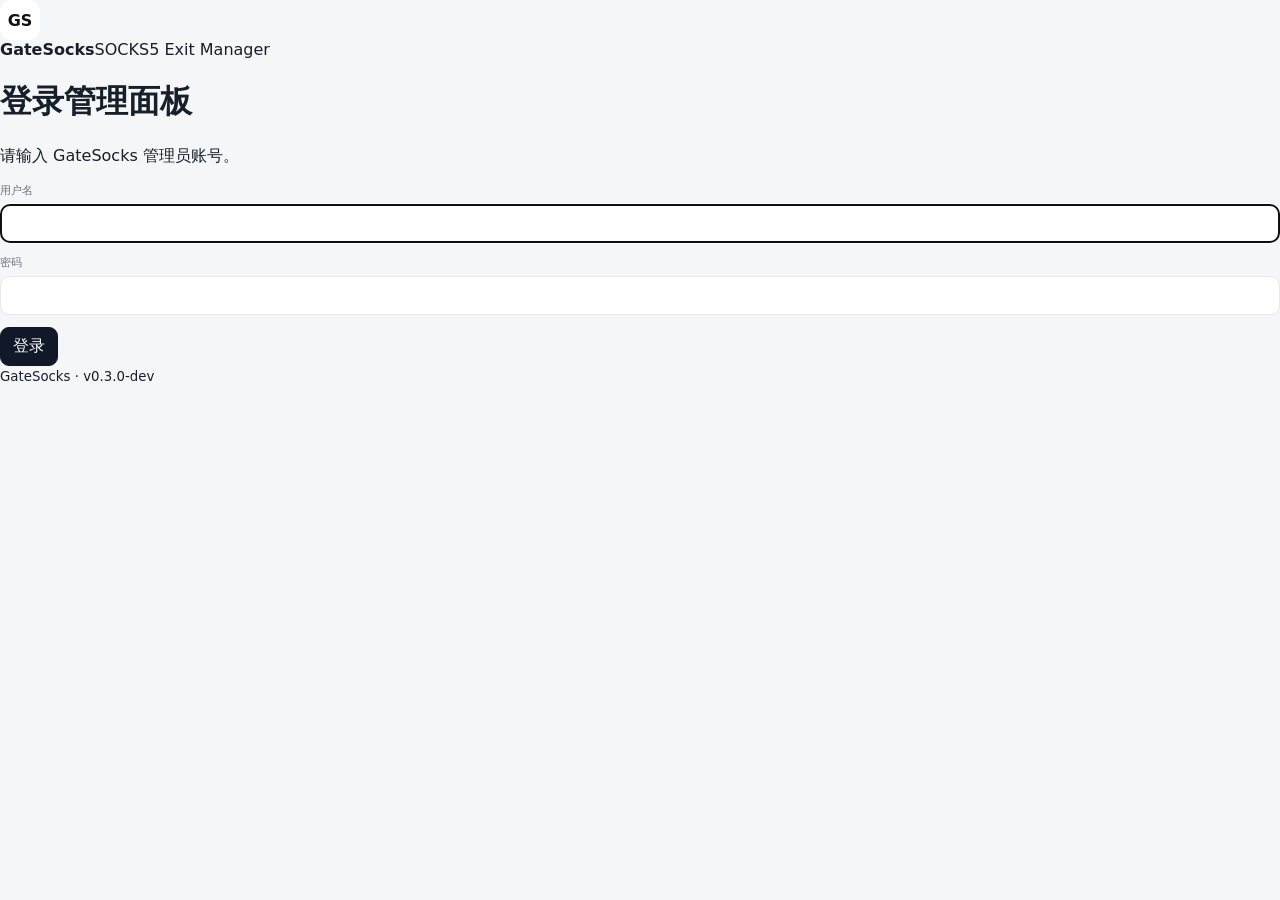
==== static/login.html @ cec3deaf "feat: add GateSocks login page" ====
<!doctype html>
<html lang="zh-CN">
<head>
  <meta charset="utf-8">
  <meta name="viewport" content="width=device-width,initial-scale=1">
  <title>登录 · GateSocks</title>
  <link rel="stylesheet" href="/static/app.css">
</head>
<body class="auth-body">
  <main class="auth-card">
    <div class="auth-brand"><div class="brand-mark">GS</div><div><strong>GateSocks</strong><span>SOCKS5 Exit Manager</span></div></div>
    <h1>登录管理面板</h1>
    <p>请输入 GateSocks 管理员账号。</p>
    <form id="loginForm">
      <label class="field"><span>用户名</span><input id="username" autocomplete="username" required autofocus></label>
      <label class="field"><span>密码</span><input id="password" type="password" autocomplete="current-password" required></label>
      <div class="auth-error" id="loginError"></div>
      <button class="btn primary auth-submit" type="submit">登录</button>
    </form>
    <small class="auth-foot">GateSocks · v0.3.0-dev</small>
  </main>
<script>
const form=document.getElementById("loginForm");
const error=document.getElementById("loginError");
(async()=>{try{const r=await fetch("/api/me",{cache:"no-store"});const m=await r.json();if(m.authenticated)location.replace("/");if(!m.configured)error.textContent="服务端尚未配置管理员密码与 Session Secret。";}catch(e){}})();
form.addEventListener("submit",async e=>{
  e.preventDefault(); error.textContent="";
  const button=form.querySelector("button"); button.disabled=true; button.textContent="登录中…";
  try{
    const r=await fetch("/api/login",{method:"POST",headers:{"Content-Type":"application/json"},body:JSON.stringify({username:document.getElementById("username").value,password:document.getElementById("password").value})});
    const data=await r.json();
    if(!r.ok) throw new Error(data.detail||"登录失败");
    location.replace("/");
  }catch(err){error.textContent=err.message;}finally{button.disabled=false;button.textContent="登录";}
});
</script>
</body>
</html>
---- static/app.css ----
:root{--bg:#f4f6f8;--panel:#fff;--line:#e5e7eb;--text:#17202a;--muted:#6b7280;--accent:#111827;--soft:#f9fafb;--ok:#15803d;--warn:#a16207;--shadow:0 10px 30px rgba(15,23,42,.05)}
*{box-sizing:border-box}body{margin:0;font-family:Inter,ui-sans-serif,system-ui,-apple-system,BlinkMacSystemFont,"Segoe UI",sans-serif;background:var(--bg);color:var(--text)}
button,input,select{font:inherit}.app-shell{min-height:100vh;display:grid;grid-template-columns:240px minmax(0,1fr)}
.sidebar{position:sticky;top:0;height:100vh;background:#0f1720;color:#fff;padding:22px 16px;display:flex;flex-direction:column;z-index:10}
.brand{display:flex;align-items:center;gap:12px;padding:0 8px 24px}.brand-mark{width:40px;height:40px;border-radius:12px;display:grid;place-items:center;background:#fff;color:#111;font-weight:800}.brand strong{display:block;font-size:18px}.brand span{display:block;color:#93a4b8;font-size:11px;margin-top:2px}
nav{display:grid;gap:6px}.nav-item{border:0;background:transparent;color:#aeb9c7;text-align:left;padding:11px 12px;border-radius:10px;cursor:pointer}.nav-item:hover,.nav-item.active{background:#1f2a37;color:#fff}.sidebar-foot{margin-top:auto;color:#93a4b8;font-size:12px;padding:14px 10px 2px;display:flex;align-items:center;gap:6px;flex-wrap:wrap}.status-dot{width:7px;height:7px;border-radius:50%;background:#22c55e}
.main{min-width:0;padding:26px}.topbar{display:flex;align-items:center;gap:14px;margin-bottom:22px}.topbar h1{margin:0;font-size:24px}.topbar p{margin:4px 0 0;color:var(--muted);font-size:13px}.top-actions{margin-left:auto;display:flex;align-items:center;gap:8px}.menu-btn{display:none;border:0;background:var(--panel);border-radius:9px;padding:8px 10px}.badge,.pill{display:inline-flex;align-items:center;border-radius:999px;padding:6px 10px;background:#eef2f7;color:#475569;font-size:12px}.pill.ok{background:#ecfdf3;color:var(--ok)}
.btn{border:1px solid var(--line);background:#fff;color:var(--text);border-radius:9px;padding:8px 12px;cursor:pointer}.btn.primary{background:#111827;color:#fff;border-color:#111827}.btn.ghost{background:#fff}.btn:disabled{opacity:.45;cursor:not-allowed}
.page{display:none}.page.active{display:block}.stats-grid{display:grid;grid-template-columns:repeat(4,minmax(0,1fr));gap:14px;margin-bottom:14px}.stat,.panel{background:var(--panel);border:1px solid var(--line);border-radius:14px;box-shadow:var(--shadow)}.stat{padding:18px}.stat span{display:block;color:var(--muted);font-size:12px}.stat strong{display:block;font-size:29px;margin:8px 0}.stat small{color:#94a3b8}
.grid-2{display:grid;grid-template-columns:1fr 1fr;gap:14px;margin-bottom:14px}.panel{padding:18px;margin-bottom:14px}.panel-head{display:flex;align-items:flex-start;justify-content:space-between;gap:12px;margin-bottom:16px}.panel h2{font-size:16px;margin:0}.panel p{color:var(--muted);font-size:12px;margin:5px 0 0}.kv-grid{display:grid;grid-template-columns:repeat(2,minmax(0,1fr));gap:10px}.kv{background:var(--soft);border:1px solid #edf0f3;border-radius:10px;padding:11px}.kv span{display:block;color:var(--muted);font-size:11px}.kv strong{display:block;font-size:13px;margin-top:5px;overflow-wrap:anywhere}
.port-plan{display:grid;gap:9px}.port-plan div{display:flex;justify-content:space-between;gap:12px;background:var(--soft);padding:11px;border-radius:10px}.port-plan span{color:var(--muted);font-size:12px}.empty{border:1px dashed #d8dee7;background:#fafbfc;color:#8792a2;border-radius:12px;padding:28px;text-align:center;font-size:13px}.empty.compact{padding:18px;border:0;background:transparent}
.filters{display:grid;grid-template-columns:160px 160px minmax(220px,1fr);gap:10px;margin-bottom:14px}.filters input,.filters select,.field input{width:100%;border:1px solid var(--line);border-radius:9px;background:#fff;padding:9px 11px}.table-wrap{overflow:auto}table{width:100%;border-collapse:collapse;min-width:980px}th,td{padding:10px;border-bottom:1px solid #edf0f3;text-align:left;font-size:12px}th{color:#64748b;background:#fafbfc}.row-actions{display:flex;gap:8px}
.cards{display:grid;gap:12px}.proxy-card{border:1px solid var(--line);border-radius:12px;padding:15px;background:#fff}.proxy-head{display:flex;justify-content:space-between;align-items:center;margin-bottom:13px}.proxy-head strong{display:block}.proxy-head span{color:var(--muted);font-size:11px}.mini-grid{display:grid;grid-template-columns:repeat(3,1fr);gap:8px;margin-bottom:12px}.mini-grid div{background:var(--soft);padding:10px;border-radius:9px}.mini-grid span{display:block;color:var(--muted);font-size:10px}.mini-grid strong{font-size:12px}.access-grid{display:grid;grid-template-columns:1fr 1fr;gap:12px}.access-box{border:1px solid var(--line);border-radius:10px;padding:12px}.access-box h3{font-size:13px;margin:0 0 10px}.copy-row{display:grid;grid-template-columns:65px minmax(0,1fr) auto;align-items:center;gap:8px;padding:7px 0;border-top:1px solid #f0f2f4}.copy-row:first-of-type{border-top:0}.copy-row span{font-size:11px;color:var(--muted)}.copy-row code{overflow:hidden;text-overflow:ellipsis;font-size:11px}.copy-row button{border:1px solid var(--line);background:#fff;border-radius:7px;padding:5px 7px;font-size:10px}.logbox{background:#0d1117;color:#c9d1d9;border-radius:10px;padding:14px;min-height:280px;white-space:pre-wrap;font:12px/1.7 ui-monospace,SFMono-Regular,Menlo,monospace}.field{display:block;margin:12px 0}.field span{display:block;color:var(--muted);font-size:11px;margin-bottom:6px}.notice{border-left:4px solid #111827}.notice strong{font-size:13px}
@media(max-width:1050px){.stats-grid{grid-template-columns:repeat(2,1fr)}.grid-2{grid-template-columns:1fr}.access-grid{grid-template-columns:1fr}}
@media(max-width:760px){.app-shell{display:block}.sidebar{position:fixed;left:-260px;width:240px;transition:.2s}.sidebar.open{left:0}.main{padding:16px}.menu-btn{display:block}.topbar{align-items:flex-start}.topbar h1{font-size:20px}.topbar p{max-width:240px}.top-actions{margin-left:auto}.stats-grid{grid-template-columns:1fr 1fr}.filters{grid-template-columns:1fr}.kv-grid,.mini-grid{grid-template-columns:1fr}.panel{padding:14px}.stat{padding:14px}.port-plan div{display:block}.port-plan span{display:block;margin-top:4px}.badge{display:none}}
@media(max-width:460px){.stats-grid{grid-template-columns:1fr}.topbar p{max-width:180px}.btn{padding:7px 9px}.row-actions{flex-wrap:wrap}.access-box{padding:10px}}
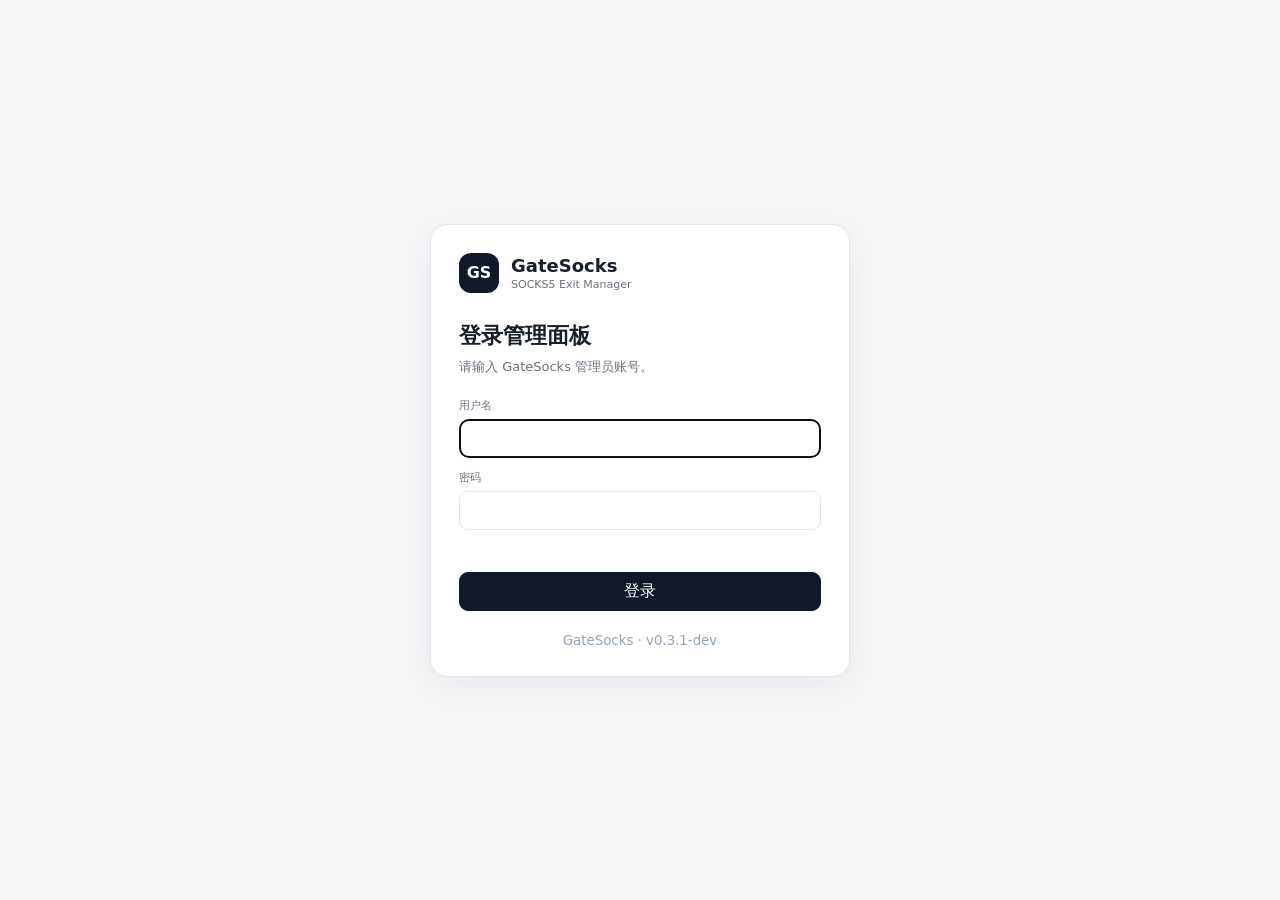
==== commit 4942d883: "fix: repair frontend navigation and add GateSocks favicon" ====
--- a/static/login.html
+++ b/static/login.html
@@ -4,6 +4,8 @@
   <meta charset="utf-8">
   <meta name="viewport" content="width=device-width,initial-scale=1">
   <title>登录 · GateSocks</title>
+  <link rel="icon" href="/favicon.ico" sizes="any">
+  <link rel="icon" type="image/svg+xml" href="/static/favicon.svg">
   <link rel="stylesheet" href="/static/app.css">
 </head>
 <body class="auth-body">
@@ -17,7 +19,7 @@
       <div class="auth-error" id="loginError"></div>
       <button class="btn primary auth-submit" type="submit">登录</button>
     </form>
-    <small class="auth-foot">GateSocks · v0.3.0-dev</small>
+    <small class="auth-foot">GateSocks · v0.3.1-dev</small>
   </main>
 <script>
 const form=document.getElementById("loginForm");
--- a/static/app.css
+++ b/static/app.css
@@ -14,3 +14,9 @@
 @media(max-width:1050px){.stats-grid{grid-template-columns:repeat(2,1fr)}.grid-2{grid-template-columns:1fr}.access-grid{grid-template-columns:1fr}}
 @media(max-width:760px){.app-shell{display:block}.sidebar{position:fixed;left:-260px;width:240px;transition:.2s}.sidebar.open{left:0}.main{padding:16px}.menu-btn{display:block}.topbar{align-items:flex-start}.topbar h1{font-size:20px}.topbar p{max-width:240px}.top-actions{margin-left:auto}.stats-grid{grid-template-columns:1fr 1fr}.filters{grid-template-columns:1fr}.kv-grid,.mini-grid{grid-template-columns:1fr}.panel{padding:14px}.stat{padding:14px}.port-plan div{display:block}.port-plan span{display:block;margin-top:4px}.badge{display:none}}
 @media(max-width:460px){.stats-grid{grid-template-columns:1fr}.topbar p{max-width:180px}.btn{padding:7px 9px}.row-actions{flex-wrap:wrap}.access-box{padding:10px}}
+
+.user-chip{display:inline-flex;align-items:center;border:1px solid var(--line);border-radius:999px;padding:6px 10px;background:#fff;color:#475569;font-size:12px}
+.auth-body{min-height:100vh;display:grid;place-items:center;padding:20px;background:var(--bg)}
+.auth-card{width:min(420px,100%);background:var(--panel);border:1px solid var(--line);border-radius:18px;box-shadow:var(--shadow);padding:28px}
+.auth-brand{display:flex;align-items:center;gap:12px;margin-bottom:28px}.auth-brand .brand-mark{background:#111827;color:#fff}.auth-brand strong{display:block;font-size:18px}.auth-brand span{display:block;color:var(--muted);font-size:11px;margin-top:2px}
+.auth-card h1{font-size:22px;margin:0}.auth-card>p{color:var(--muted);font-size:13px;margin:7px 0 22px}.auth-card .field input{background:#fff}.auth-submit{width:100%;margin-top:6px}.auth-error{min-height:20px;color:#b91c1c;font-size:12px;margin:4px 0}.auth-foot{display:block;text-align:center;color:#94a3b8;margin-top:22px}
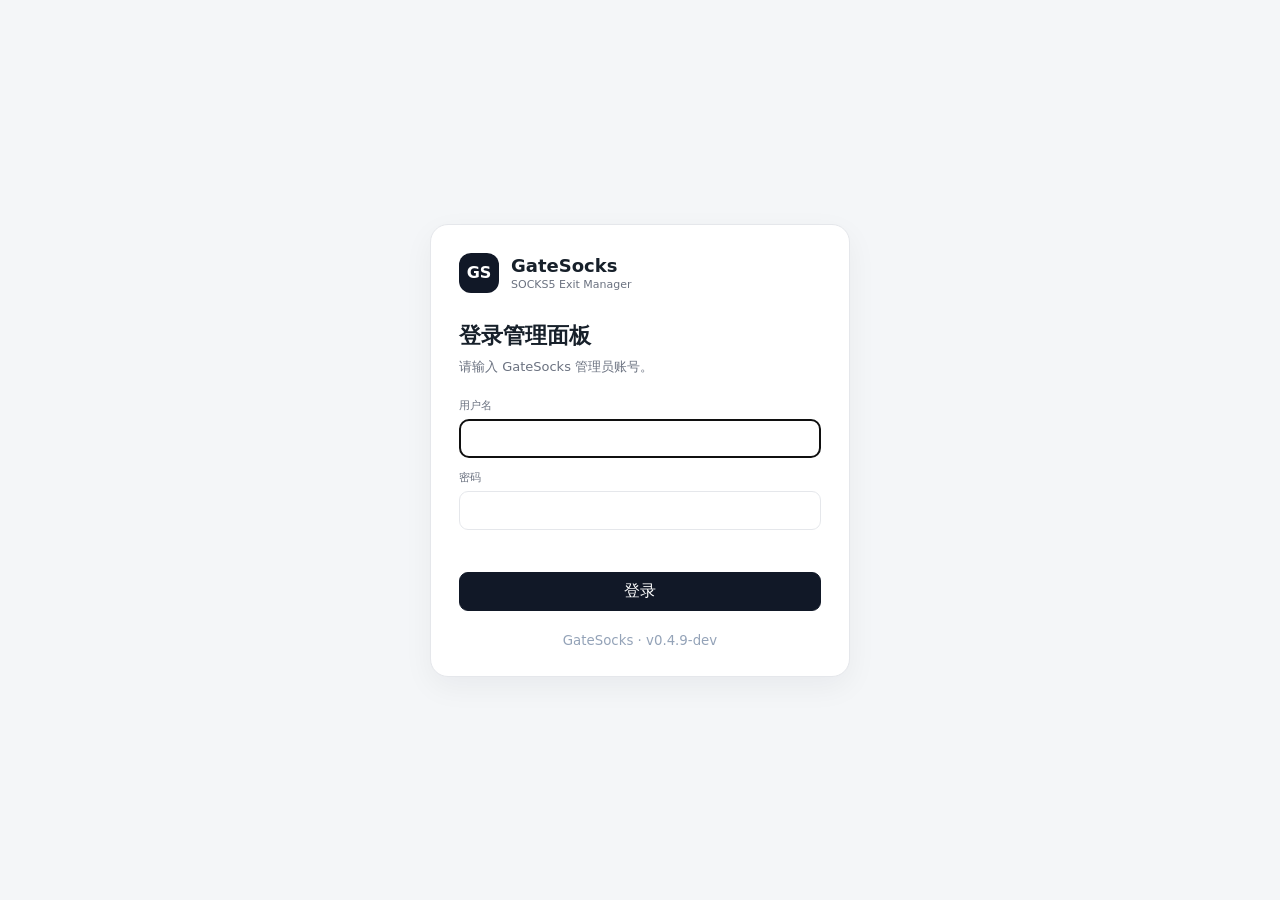
==== commit 83bdd704: "fix: provide controlled VPN Gate auth for OpenVPN" ====
--- a/static/login.html
+++ b/static/login.html
@@ -19,7 +19,7 @@
       <div class="auth-error" id="loginError"></div>
       <button class="btn primary auth-submit" type="submit">登录</button>
     </form>
-    <small class="auth-foot">GateSocks · v0.3.1-dev</small>
+    <small class="auth-foot">GateSocks · v0.4.9-dev</small>
   </main>
 <script>
 const form=document.getElementById("loginForm");
--- a/static/app.css
+++ b/static/app.css
@@ -10,7 +10,7 @@
 .grid-2{display:grid;grid-template-columns:1fr 1fr;gap:14px;margin-bottom:14px}.panel{padding:18px;margin-bottom:14px}.panel-head{display:flex;align-items:flex-start;justify-content:space-between;gap:12px;margin-bottom:16px}.panel h2{font-size:16px;margin:0}.panel p{color:var(--muted);font-size:12px;margin:5px 0 0}.kv-grid{display:grid;grid-template-columns:repeat(2,minmax(0,1fr));gap:10px}.kv{background:var(--soft);border:1px solid #edf0f3;border-radius:10px;padding:11px}.kv span{display:block;color:var(--muted);font-size:11px}.kv strong{display:block;font-size:13px;margin-top:5px;overflow-wrap:anywhere}
 .port-plan{display:grid;gap:9px}.port-plan div{display:flex;justify-content:space-between;gap:12px;background:var(--soft);padding:11px;border-radius:10px}.port-plan span{color:var(--muted);font-size:12px}.empty{border:1px dashed #d8dee7;background:#fafbfc;color:#8792a2;border-radius:12px;padding:28px;text-align:center;font-size:13px}.empty.compact{padding:18px;border:0;background:transparent}
 .filters{display:grid;grid-template-columns:160px 160px minmax(220px,1fr);gap:10px;margin-bottom:14px}.filters input,.filters select,.field input{width:100%;border:1px solid var(--line);border-radius:9px;background:#fff;padding:9px 11px}.table-wrap{overflow:auto}table{width:100%;border-collapse:collapse;min-width:980px}th,td{padding:10px;border-bottom:1px solid #edf0f3;text-align:left;font-size:12px}th{color:#64748b;background:#fafbfc}.row-actions{display:flex;gap:8px}
-.cards{display:grid;gap:12px}.proxy-card{border:1px solid var(--line);border-radius:12px;padding:15px;background:#fff}.proxy-head{display:flex;justify-content:space-between;align-items:center;margin-bottom:13px}.proxy-head strong{display:block}.proxy-head span{color:var(--muted);font-size:11px}.mini-grid{display:grid;grid-template-columns:repeat(3,1fr);gap:8px;margin-bottom:12px}.mini-grid div{background:var(--soft);padding:10px;border-radius:9px}.mini-grid span{display:block;color:var(--muted);font-size:10px}.mini-grid strong{font-size:12px}.access-grid{display:grid;grid-template-columns:1fr 1fr;gap:12px}.access-box{border:1px solid var(--line);border-radius:10px;padding:12px}.access-box h3{font-size:13px;margin:0 0 10px}.copy-row{display:grid;grid-template-columns:65px minmax(0,1fr) auto;align-items:center;gap:8px;padding:7px 0;border-top:1px solid #f0f2f4}.copy-row:first-of-type{border-top:0}.copy-row span{font-size:11px;color:var(--muted)}.copy-row code{overflow:hidden;text-overflow:ellipsis;font-size:11px}.copy-row button{border:1px solid var(--line);background:#fff;border-radius:7px;padding:5px 7px;font-size:10px}.logbox{background:#0d1117;color:#c9d1d9;border-radius:10px;padding:14px;min-height:280px;white-space:pre-wrap;font:12px/1.7 ui-monospace,SFMono-Regular,Menlo,monospace}.field{display:block;margin:12px 0}.field span{display:block;color:var(--muted);font-size:11px;margin-bottom:6px}.notice{border-left:4px solid #111827}.notice strong{font-size:13px}
+.cards{display:grid;gap:12px}.proxy-card{border:1px solid var(--line);border-radius:12px;padding:15px;background:#fff}.proxy-head{display:flex;justify-content:space-between;align-items:center;margin-bottom:13px}.proxy-head strong{display:block}.proxy-head span{color:var(--muted);font-size:11px}.mini-grid{display:grid;grid-template-columns:repeat(3,1fr);gap:8px;margin-bottom:12px}.mini-grid div{background:var(--soft);padding:10px;border-radius:9px}.mini-grid span{display:block;color:var(--muted);font-size:10px}.mini-grid strong{font-size:12px}.access-grid{display:grid;grid-template-columns:1fr 1fr;gap:12px}.access-box{border:1px solid var(--line);border-radius:10px;padding:12px}.access-box h3{font-size:13px;margin:0 0 10px}.copy-row{display:grid;grid-template-columns:65px minmax(0,1fr) 54px;align-items:center;gap:8px;padding:7px 0;border-top:1px solid #f0f2f4}.copy-row:first-of-type{border-top:0}.copy-row span{font-size:11px;color:var(--muted)}.copy-row code{overflow:hidden;text-overflow:ellipsis;font-size:11px}.copy-row button{width:54px;height:30px;border:1px solid var(--line);background:#fff;border-radius:7px;padding:5px 6px;font-size:10px}.copy-row.qr-ready{grid-template-columns:65px minmax(0,1fr) 54px 54px}.access-note{font-size:10px!important;color:var(--muted);margin:0 0 8px!important;line-height:1.5}.logbox{background:#0d1117;color:#c9d1d9;border-radius:10px;padding:14px;min-height:280px;white-space:pre-wrap;font:12px/1.7 ui-monospace,SFMono-Regular,Menlo,monospace}.field{display:block;margin:12px 0}.field span{display:block;color:var(--muted);font-size:11px;margin-bottom:6px}.notice{border-left:4px solid #111827}.notice strong{font-size:13px}
 @media(max-width:1050px){.stats-grid{grid-template-columns:repeat(2,1fr)}.grid-2{grid-template-columns:1fr}.access-grid{grid-template-columns:1fr}}
 @media(max-width:760px){.app-shell{display:block}.sidebar{position:fixed;left:-260px;width:240px;transition:.2s}.sidebar.open{left:0}.main{padding:16px}.menu-btn{display:block}.topbar{align-items:flex-start}.topbar h1{font-size:20px}.topbar p{max-width:240px}.top-actions{margin-left:auto}.stats-grid{grid-template-columns:1fr 1fr}.filters{grid-template-columns:1fr}.kv-grid,.mini-grid{grid-template-columns:1fr}.panel{padding:14px}.stat{padding:14px}.port-plan div{display:block}.port-plan span{display:block;margin-top:4px}.badge{display:none}}
 @media(max-width:460px){.stats-grid{grid-template-columns:1fr}.topbar p{max-width:180px}.btn{padding:7px 9px}.row-actions{flex-wrap:wrap}.access-box{padding:10px}}
@@ -20,3 +20,19 @@
 .auth-card{width:min(420px,100%);background:var(--panel);border:1px solid var(--line);border-radius:18px;box-shadow:var(--shadow);padding:28px}
 .auth-brand{display:flex;align-items:center;gap:12px;margin-bottom:28px}.auth-brand .brand-mark{background:#111827;color:#fff}.auth-brand strong{display:block;font-size:18px}.auth-brand span{display:block;color:var(--muted);font-size:11px;margin-top:2px}
 .auth-card h1{font-size:22px;margin:0}.auth-card>p{color:var(--muted);font-size:13px;margin:7px 0 22px}.auth-card .field input{background:#fff}.auth-submit{width:100%;margin-top:6px}.auth-error{min-height:20px;color:#b91c1c;font-size:12px;margin:4px 0}.auth-foot{display:block;text-align:center;color:#94a3b8;margin-top:22px}
+
+.node-meta{margin:-4px 0 14px;color:var(--muted);font-size:11px}.form-grid{display:grid;grid-template-columns:repeat(2,minmax(0,1fr));gap:0 14px}.form-actions{display:flex;align-items:center;gap:12px;flex-wrap:wrap;margin-top:4px}.form-message{font-size:12px;color:var(--muted)}.form-message.ok{color:var(--ok)}.form-message.error{color:#b91c1c}@media(max-width:760px){.form-grid{grid-template-columns:1fr}.top-actions{flex-wrap:wrap;justify-content:flex-end}}
+
+#testsList .mini-grid{grid-template-columns:repeat(3,minmax(0,1fr));margin-bottom:0}#testJobMeta{min-height:16px}@media(max-width:760px){#testsList .mini-grid{grid-template-columns:1fr 1fr}}@media(max-width:460px){#testsList .mini-grid{grid-template-columns:1fr}}
+
+.selected-row td{background:#f0fdf4}.selected-summary{display:grid;grid-template-columns:minmax(0,1fr) auto;gap:6px 12px;align-items:center;border:1px solid #bbf7d0;background:#f0fdf4;border-radius:12px;padding:14px}.selected-summary strong{font-size:14px}.selected-summary span{font-size:12px;color:var(--muted)}.selected-summary .btn{grid-row:1/3;grid-column:2}.source-grid{display:grid;grid-template-columns:repeat(2,minmax(0,1fr));gap:10px}.source-card{border:1px solid var(--line);background:var(--soft);border-radius:10px;padding:12px}.source-card strong{display:block;font-size:12px}.source-card p,.source-card small{display:block;font-size:11px;color:var(--muted);margin:6px 0}.source-card a{font-size:11px}.source-card ul{margin:8px 0 0;padding-left:18px;color:var(--muted);font-size:11px;line-height:1.6}.evidence{margin-top:12px;border-top:1px solid var(--line);padding-top:10px}.evidence summary{cursor:pointer;font-size:11px;font-weight:600}.evidence p{font-size:11px;margin:5px 0;color:var(--muted)}
+@media(max-width:760px){.source-grid{grid-template-columns:1fr}.selected-summary{grid-template-columns:1fr}.selected-summary .btn{grid-row:auto;grid-column:auto;justify-self:start}}
+
+.test-check-col{width:54px;text-align:center!important;white-space:nowrap}.test-checkbox{width:16px;height:16px;cursor:pointer;accent-color:#111827}.source-value{white-space:nowrap}.measured-value{white-space:nowrap;font-weight:600}.row-actions{flex-wrap:wrap}.node-select-legend{display:flex;gap:10px;flex-wrap:wrap;font-size:11px;color:var(--muted)}.node-select-legend strong{color:var(--text)}
+
+.ip-select-btn{border:0;background:transparent;padding:0;color:#0f172a;font:inherit;cursor:pointer;text-align:left;text-decoration:underline;text-decoration-style:dotted;text-underline-offset:3px}.ip-select-btn:hover,.ip-select-btn.selected{font-weight:700;text-decoration-style:solid}.ip-selected-badge{display:inline-flex;margin-left:7px;border-radius:999px;padding:2px 6px;background:#dcfce7;color:#166534;font-size:10px;vertical-align:middle}
+.qr-modal[hidden]{display:none}.qr-modal{position:fixed;inset:0;z-index:1000;background:rgba(15,23,42,.48);display:grid;place-items:center;padding:18px}.qr-dialog{width:min(430px,100%);background:#fff;border-radius:16px;padding:18px;box-shadow:0 20px 60px rgba(15,23,42,.25)}.qr-head{display:flex;align-items:flex-start;justify-content:space-between;gap:12px;margin-bottom:14px}.qr-head strong{display:block;font-size:16px}.qr-head span{display:block;color:var(--muted);font-size:11px;margin-top:3px}.qr-image-wrap{display:grid;place-items:center;background:#fff;border:1px solid var(--line);border-radius:12px;padding:14px}.qr-image-wrap img{width:min(280px,80vw);height:auto;display:block}.qr-text{display:block;margin-top:12px;background:var(--soft);border:1px solid var(--line);border-radius:9px;padding:10px;font-size:10px;line-height:1.5;overflow-wrap:anywhere;white-space:pre-wrap}
+@media(max-width:520px){.copy-row.qr-ready{grid-template-columns:58px minmax(0,1fr) 50px 50px}.copy-row button{width:50px}.qr-dialog{padding:14px}}
+
+.selected-summary{grid-template-columns:minmax(0,1fr) auto}.selected-content{display:grid;gap:5px}.selected-actions{display:flex;gap:8px;align-items:center;flex-wrap:wrap;justify-content:flex-end}.selected-summary .selected-actions .btn{grid-row:auto;grid-column:auto}.instance-actions{display:flex;gap:8px;flex-wrap:wrap;margin-top:12px;padding-top:12px;border-top:1px solid var(--line)}.btn.danger{border-color:#fecaca;background:#fff;color:#b91c1c}.btn.danger:hover{background:#fef2f2}.pill.error{background:#fee2e2;color:#991b1b}.pill.warn{background:#fef3c7;color:#92400e}.instance-error{margin:10px 0 0;padding:9px 10px;border-radius:8px;background:#fef2f2;color:#991b1b;font-size:11px;line-height:1.55;overflow-wrap:anywhere}
+@media(max-width:760px){.selected-summary{grid-template-columns:1fr}.selected-actions{justify-content:flex-start}}
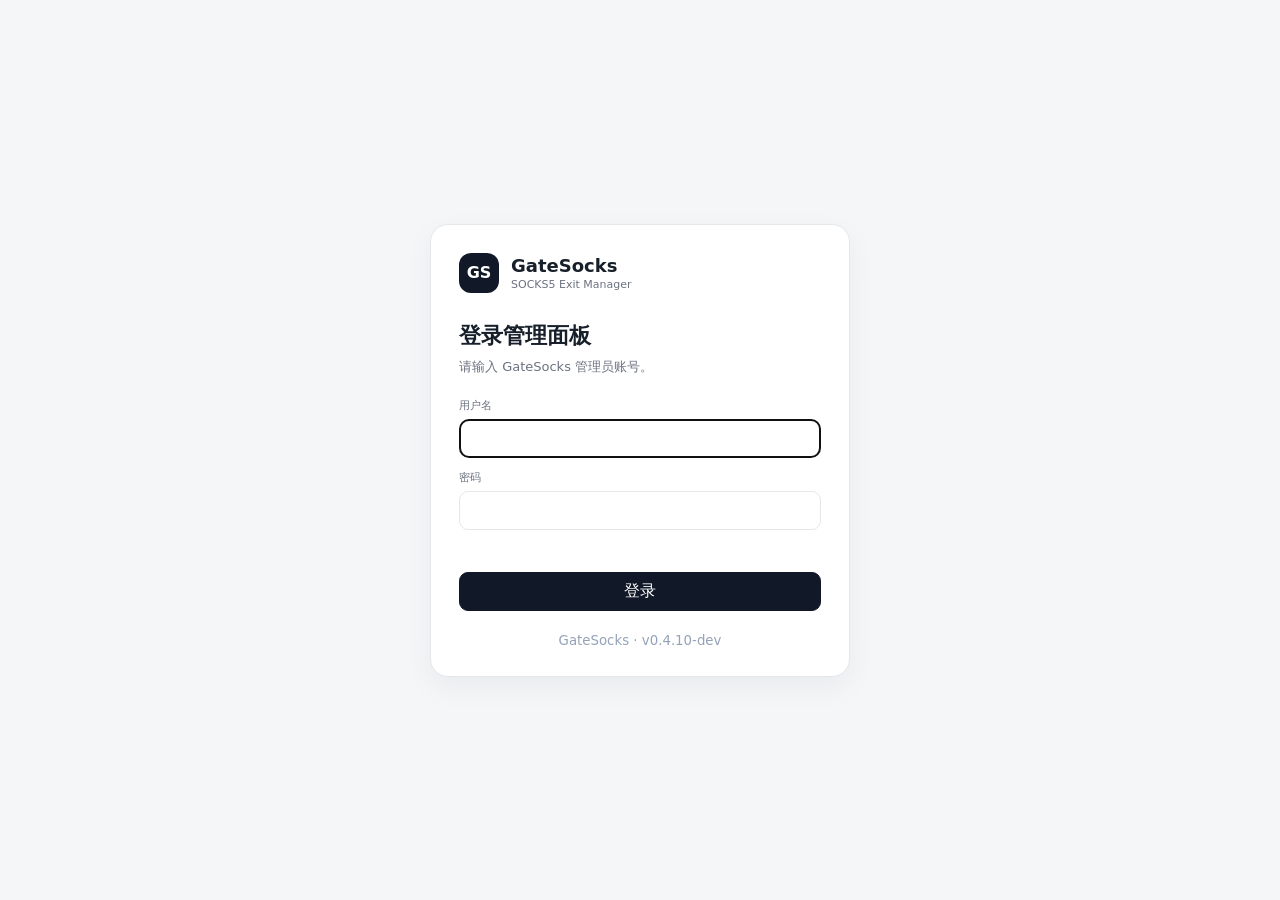
==== commit 1b230d89: "fix: make VPN Gate auth conditional on source profile" ====
--- a/static/login.html
+++ b/static/login.html
@@ -19,7 +19,7 @@
       <div class="auth-error" id="loginError"></div>
       <button class="btn primary auth-submit" type="submit">登录</button>
     </form>
-    <small class="auth-foot">GateSocks · v0.4.9-dev</small>
+    <small class="auth-foot">GateSocks · v0.4.10-dev</small>
   </main>
 <script>
 const form=document.getElementById("loginForm");
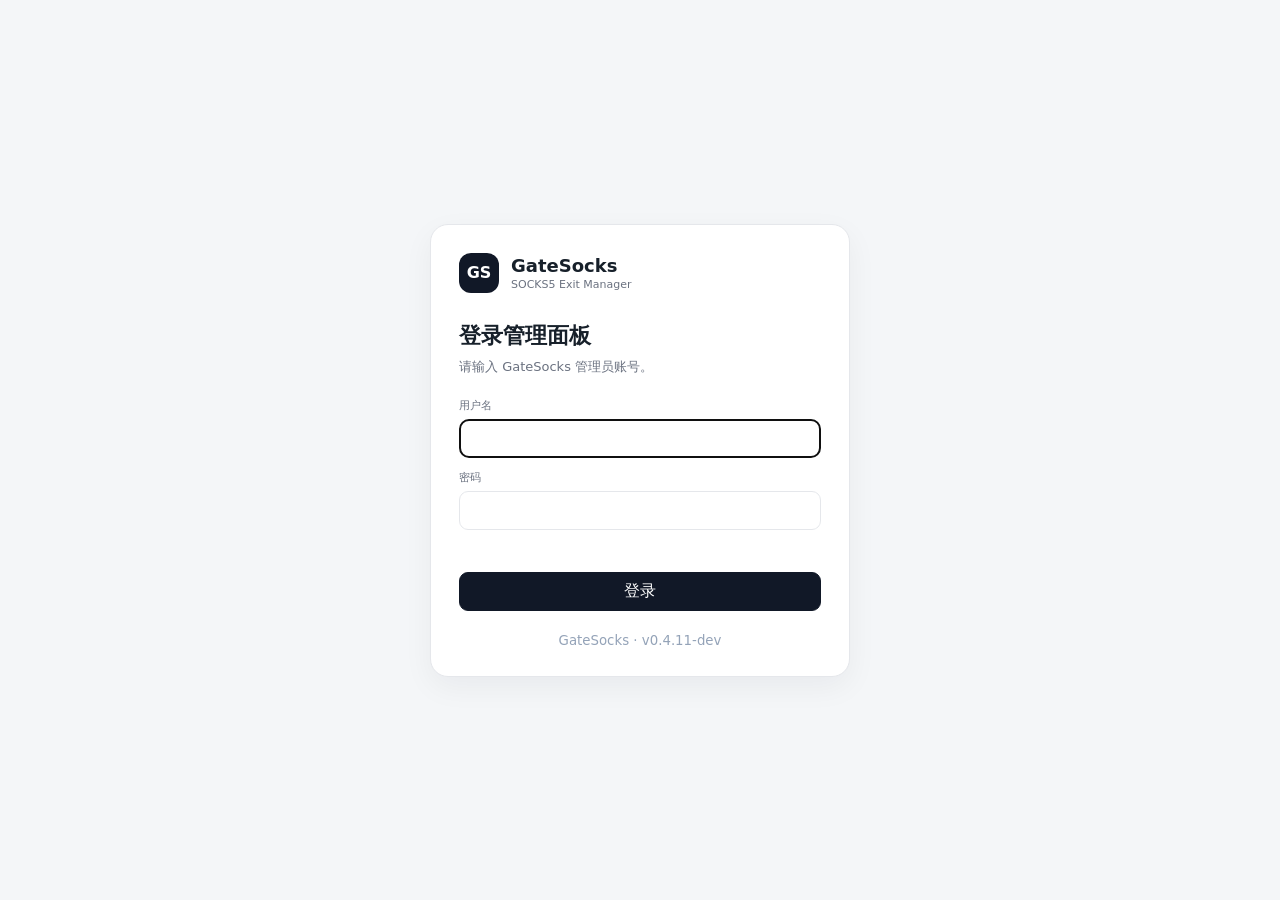
==== commit d117f25e: "refactor: adopt proven VPN Gate tunnel and SOCKS binding model" ====
--- a/static/login.html
+++ b/static/login.html
@@ -19,7 +19,7 @@
       <div class="auth-error" id="loginError"></div>
       <button class="btn primary auth-submit" type="submit">登录</button>
     </form>
-    <small class="auth-foot">GateSocks · v0.4.10-dev</small>
+    <small class="auth-foot">GateSocks · v0.4.11-dev</small>
   </main>
 <script>
 const form=document.getElementById("loginForm");
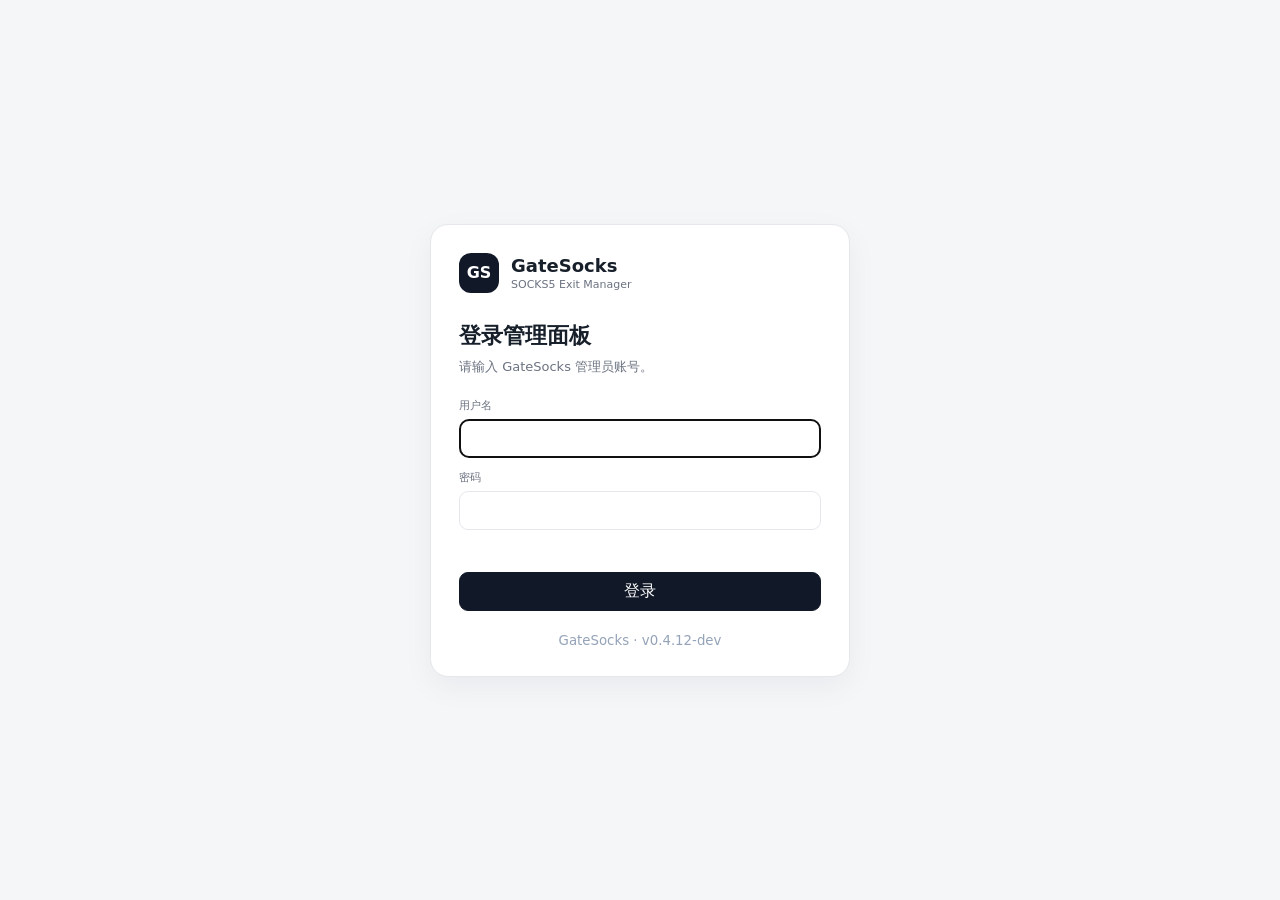
==== commit c76b4398: "fix: harden SOCKS5 child startup and surface crash logs" ====
--- a/static/login.html
+++ b/static/login.html
@@ -19,7 +19,7 @@
       <div class="auth-error" id="loginError"></div>
       <button class="btn primary auth-submit" type="submit">登录</button>
     </form>
-    <small class="auth-foot">GateSocks · v0.4.11-dev</small>
+    <small class="auth-foot">GateSocks · v0.4.12-dev</small>
   </main>
 <script>
 const form=document.getElementById("loginForm");
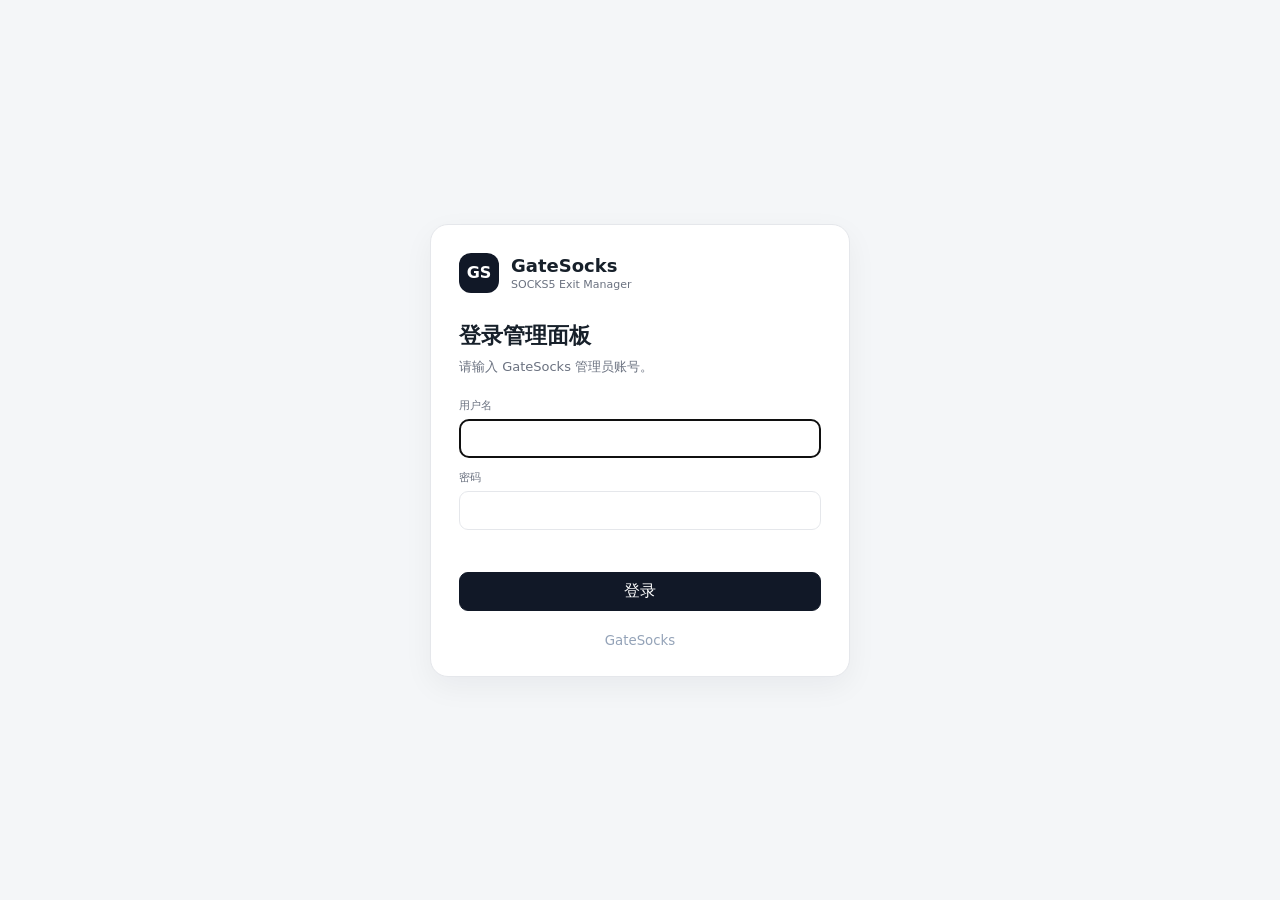
==== commit 4ea261ac: "fix: make image version authoritative and count GateSocks tunnels" ====
--- a/static/login.html
+++ b/static/login.html
@@ -19,11 +19,13 @@
       <div class="auth-error" id="loginError"></div>
       <button class="btn primary auth-submit" type="submit">登录</button>
     </form>
-    <small class="auth-foot">GateSocks · v0.4.12-dev</small>
+    <small class="auth-foot" id="loginVersion">GateSocks · 读取版本中</small>
   </main>
 <script>
 const form=document.getElementById("loginForm");
 const error=document.getElementById("loginError");
+const loginVersion=document.getElementById("loginVersion");
+(async()=>{try{const r=await fetch("/health",{cache:"no-store"});const h=await r.json();if(h.version)loginVersion.textContent="GateSocks · v"+String(h.version).replace(/^v/,"");}catch(e){loginVersion.textContent="GateSocks";}})();
 (async()=>{try{const r=await fetch("/api/me",{cache:"no-store"});const m=await r.json();if(m.authenticated)location.replace("/");if(!m.configured)error.textContent="服务端尚未配置管理员密码与 Session Secret。";}catch(e){}})();
 form.addEventListener("submit",async e=>{
   e.preventDefault(); error.textContent="";
